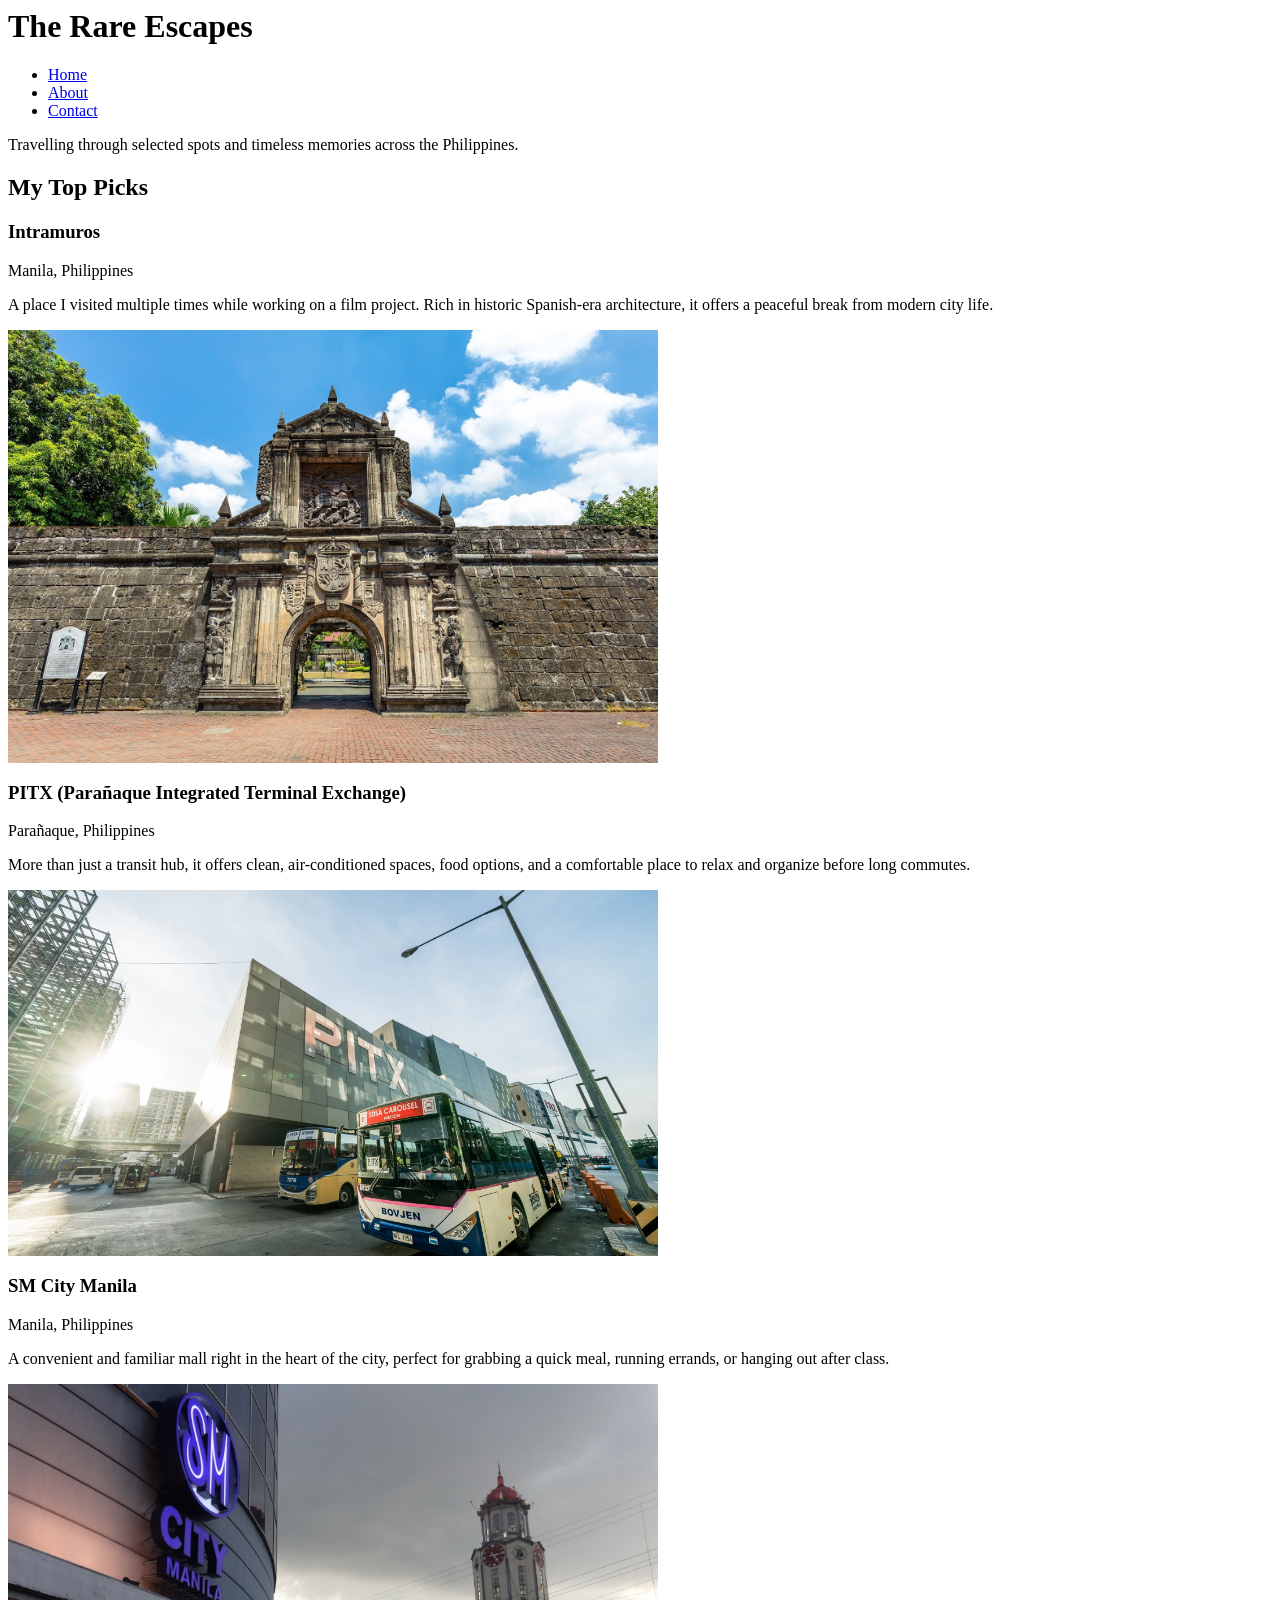
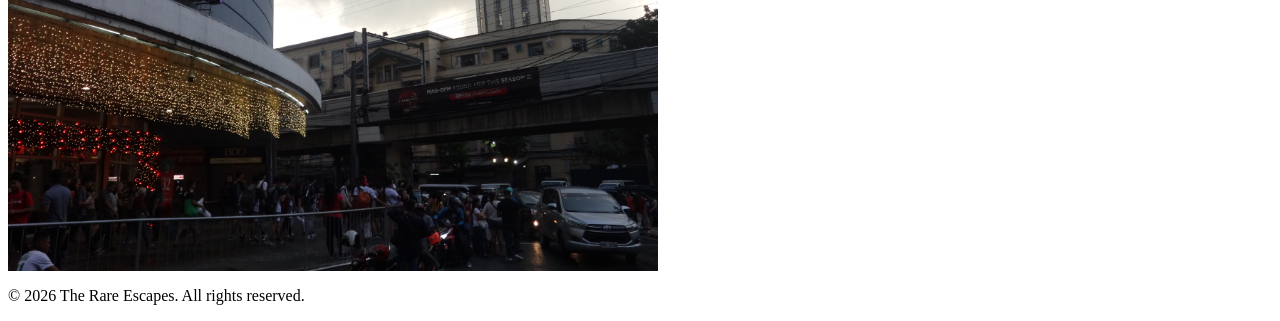
==== index.html @ 2c2c2dbe "Updated index.html with shared nav and semantic structure" ====
<head>
  <meta charset="UTF-8">
  <meta name="viewport" content="width=device-width, initial-scale=1.0">
  <title>Home - The Rare Escapes</title>
</head>
<body>

  <header>
    <h1>The Rare Escapes</h1>
    <nav>
      <ul>
        <li><a href="index.html">Home</a></li>
        <li><a href="about.html">About</a></li>
        <li><a href="contact.html">Contact</a></li>
      </ul>
    </nav>
  </header>

  <main>
    <p>Travelling through selected spots and timeless memories across the Philippines.</p>

    <section>
      <h2>My Top Picks</h2>

      <article>
        <h3>Intramuros</h3>
        <p>Manila, Philippines</p>
        <p>A place I visited multiple times while working on a film project. Rich in historic Spanish-era architecture, it offers a peaceful break from modern city life.</p>
        <img src="images/intramuros.jpg" alt="Historic Spanish-era architecture inside Intramuros" width="650">
      </article>

      <article>
        <h3>PITX (Parañaque Integrated Terminal Exchange)</h3>
        <p>Parañaque, Philippines</p>
        <p>More than just a transit hub, it offers clean, air-conditioned spaces, food options, and a comfortable place to relax and organize before long commutes.</p>
        <img src="images/pitx.jpg" alt="Modern interior and bus terminal gates inside PITX" width="650">
      </article>

      <article>
        <h3>SM City Manila</h3>
        <p>Manila, Philippines</p>
        <p>A convenient and familiar mall right in the heart of the city, perfect for grabbing a quick meal, running errands, or hanging out after class.</p>
        <img src="images/sm-manila.jpg" alt="Exterior building view of SM City Manila" width="650">
      </article>
    </section>
  </main>

  <footer>
    <p>&copy; 2026 The Rare Escapes. All rights reserved.</p>
  </footer>

</body>
</html>
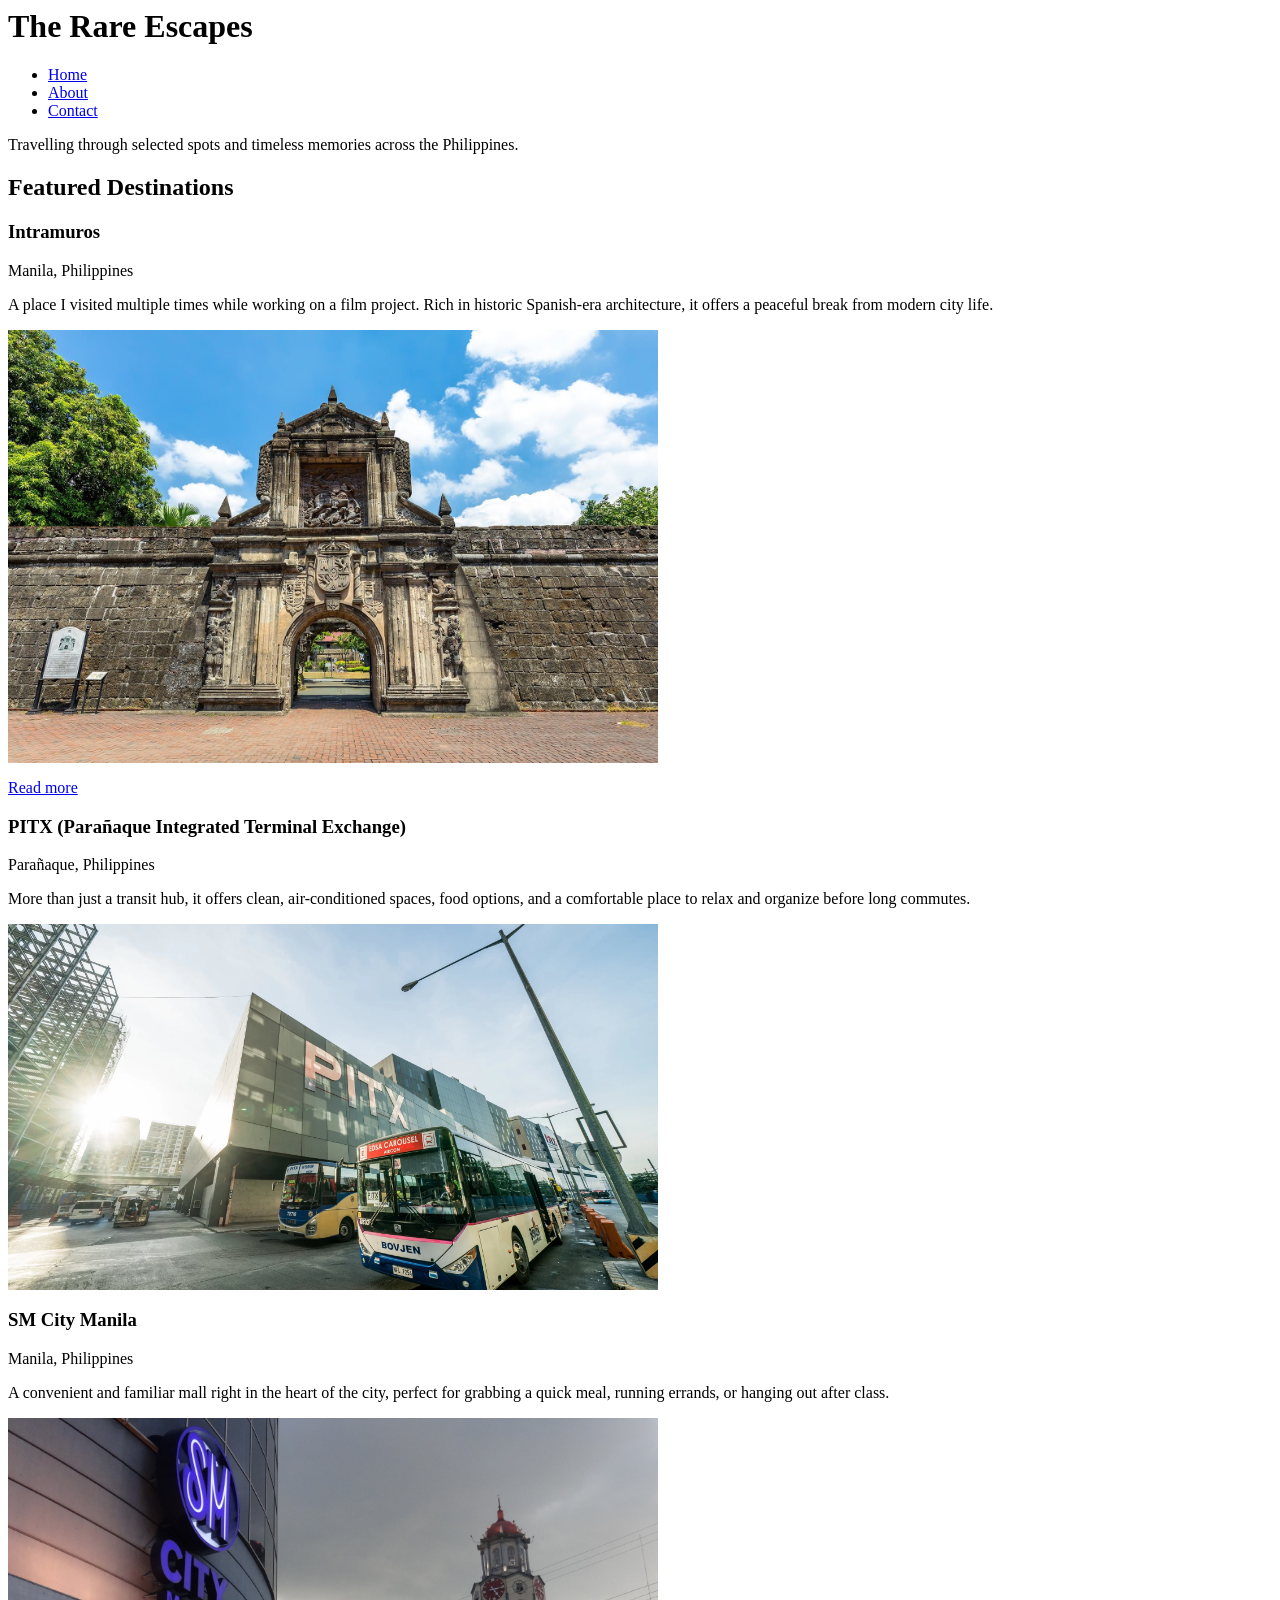
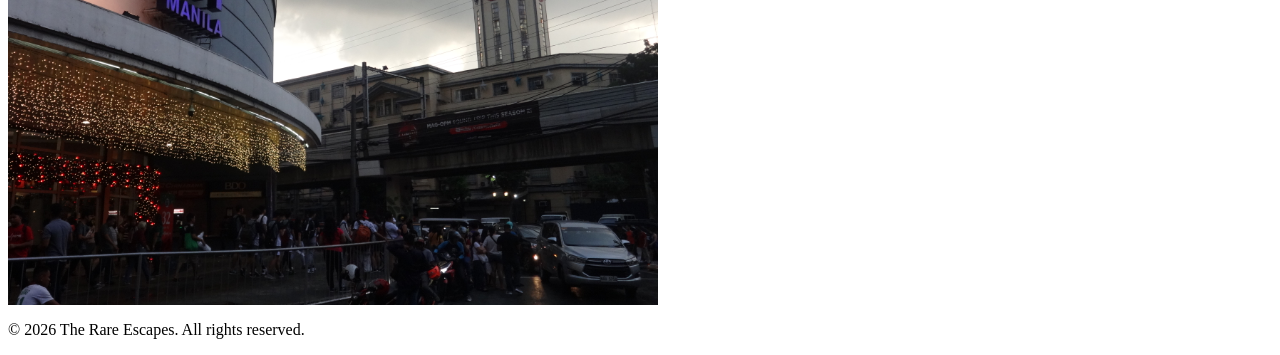
==== commit 03ddbb20: "Updated index.html with read more link to Intramuros place" ====
--- a/index.html
+++ b/index.html
@@ -20,13 +20,14 @@
     <p>Travelling through selected spots and timeless memories across the Philippines.</p>
 
     <section>
-      <h2>My Top Picks</h2>
+      <h2>Featured Destinations</h2>
 
       <article>
         <h3>Intramuros</h3>
         <p>Manila, Philippines</p>
         <p>A place I visited multiple times while working on a film project. Rich in historic Spanish-era architecture, it offers a peaceful break from modern city life.</p>
         <img src="images/intramuros.jpg" alt="Historic Spanish-era architecture inside Intramuros" width="650">
+        <p><a href="places/intramuros.html">Read more</a></p>
       </article>
 
       <article>
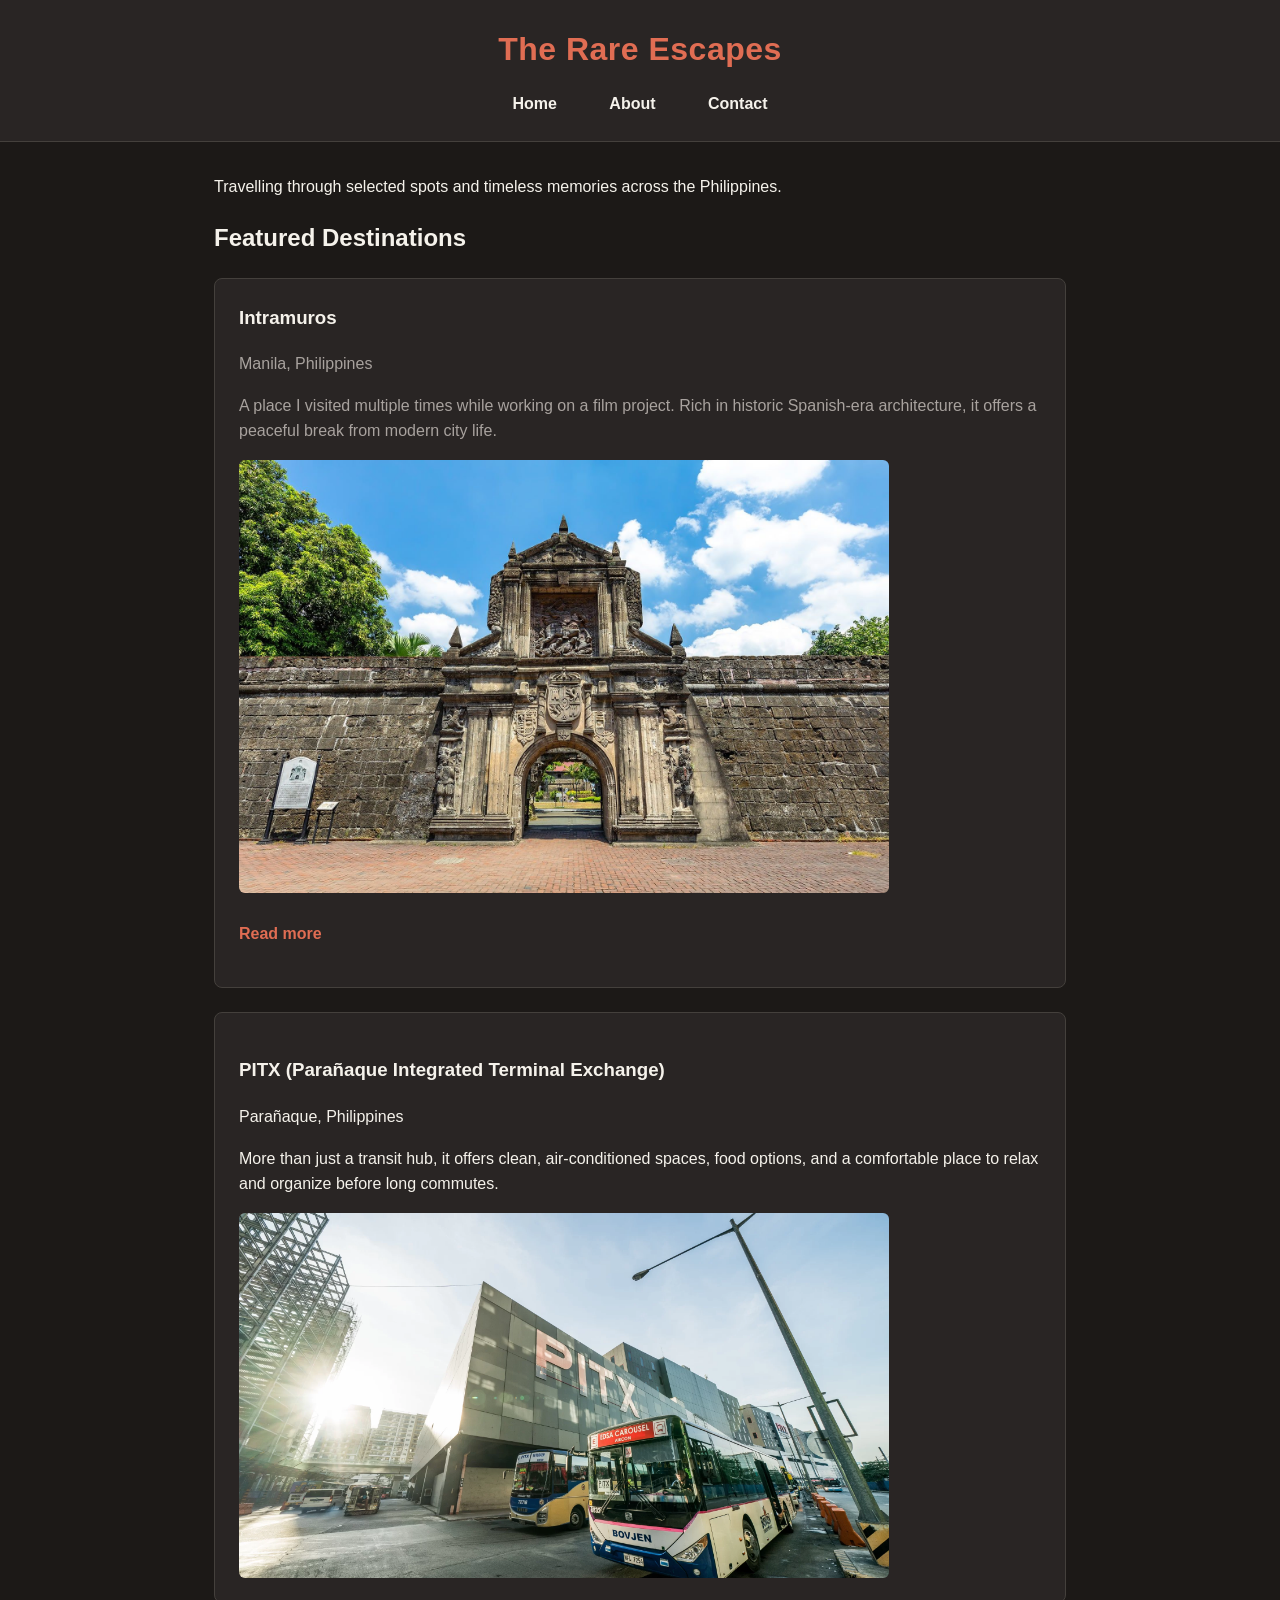
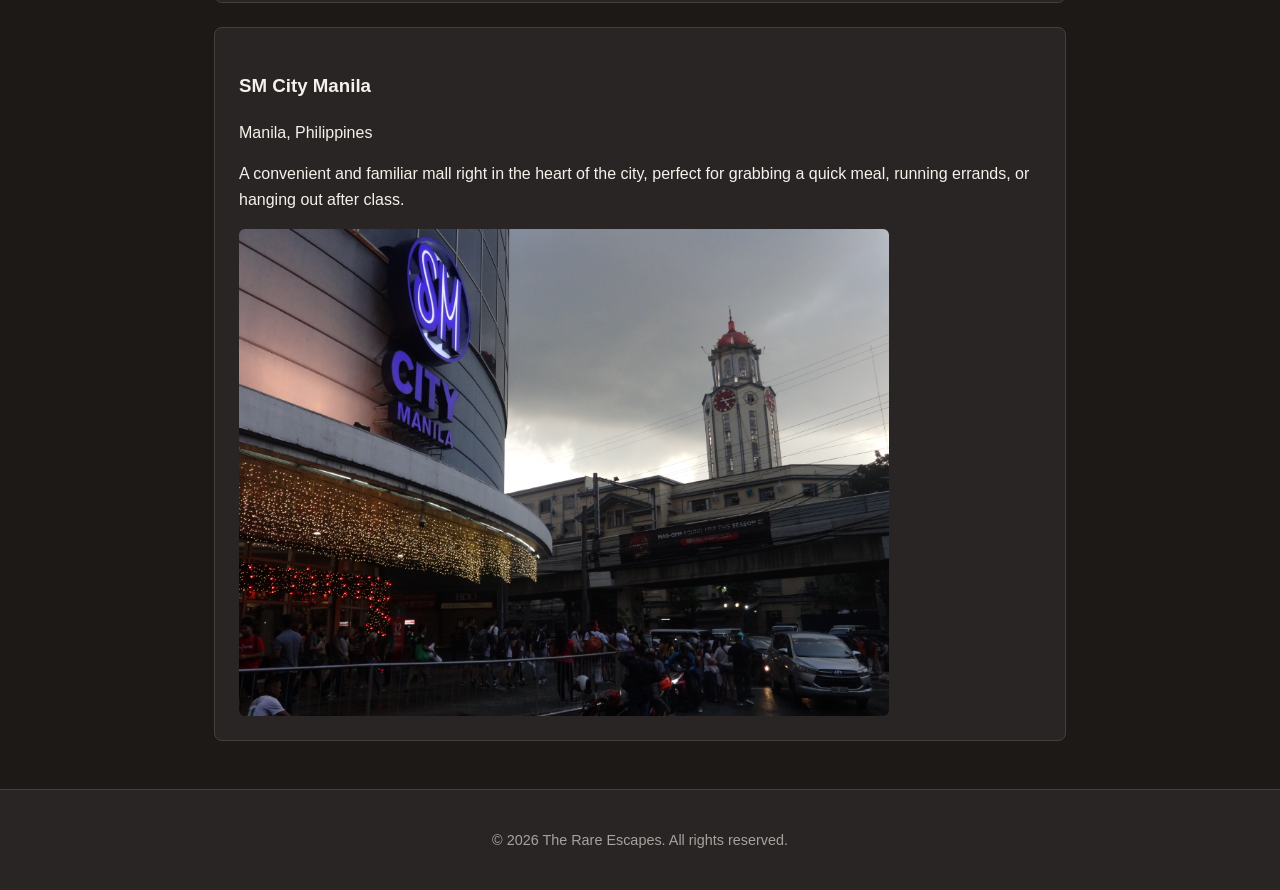
==== commit 83c6c8be: "Applied place card classes to guide places" ====
--- a/index.html
+++ b/index.html
@@ -2,6 +2,7 @@
   <meta charset="UTF-8">
   <meta name="viewport" content="width=device-width, initial-scale=1.0">
   <title>Home - The Rare Escapes</title>
+  <link rel="stylesheet" href="style.css">
 </head>
 <body>
 
@@ -22,8 +23,8 @@
     <section>
       <h2>Featured Destinations</h2>
 
-      <article>
-        <h3>Intramuros</h3>
+      <article class="place-card">
+        <h3 class="place-title">Intramuros</h3>
         <p>Manila, Philippines</p>
         <p>A place I visited multiple times while working on a film project. Rich in historic Spanish-era architecture, it offers a peaceful break from modern city life.</p>
         <img src="images/intramuros.jpg" alt="Historic Spanish-era architecture inside Intramuros" width="650">
--- a/style.css
+++ b/style.css
@@ -0,0 +1,208 @@
+/* 1. VARIABLES */
+:root {
+  --brand-color: #e06d53;       /* Warm terracotta accent */
+  --brand-hover: #c85339;       /* Deep burnt clay for hover */
+  --dark-ink: #f5f2eb;          /* Warm bone/linen text for high readability */
+  --muted-grey: #a8a29e;        /* Warm sandstone grey for descriptions */
+  --light-bg: #1c1917;          /* Warm charcoal stone background */
+  --surface-card: #292524;      /* Deep roasted espresso card surface */
+  --border-color: #44403c;      /* Earthy low-contrast border lines */
+  --white: #ffffff;
+}
+
+/* 2. BASE STYLES */
+*,
+*::before,
+*::after {
+  box-sizing: border-box;
+}
+
+body {
+  margin: 0;
+  font-family: -apple-system, BlinkMacSystemFont, "Segoe UI", Roboto, Helvetica, Arial, sans-serif;
+  line-height: 1.6;
+  color: var(--dark-ink);
+  background-color: var(--light-bg);
+}
+
+img {
+  max-width: 100%;
+  height: auto;
+  display: block;
+  border-radius: 6px;
+}
+
+/* 3. LAYOUT REGIONS */
+header {
+  background-color: var(--surface-card);
+  padding: 1.5rem 2rem;
+  border-bottom: 1px solid var(--border-color);
+  text-align: center;
+}
+
+header h1 {
+  margin: 0 0 1rem 0;
+  color: var(--brand-color);
+  letter-spacing: 0.5px;
+}
+
+/* Horizontal Nav Bar */
+nav ul {
+  list-style: none;
+  padding: 0;
+  margin: 0;
+}
+
+nav li {
+  display: inline-block;
+  margin: 0 0.75rem;
+}
+
+nav a {
+  text-decoration: none;
+  color: var(--dark-ink);
+  font-weight: 600;
+  padding: 0.5rem 0.75rem;
+  transition: color 0.2s ease;
+}
+
+nav a:hover,
+nav a:focus {
+  color: var(--brand-color);
+}
+
+main {
+  max-width: 900px;
+  margin: 2rem auto;
+  padding: 0 1.5rem;
+}
+
+footer {
+  background-color: var(--surface-card);
+  border-top: 1px solid var(--border-color);
+  text-align: center;
+  padding: 1.5rem;
+  margin-top: 3rem;
+  color: var(--muted-grey);
+  font-size: 0.9rem;
+}
+
+/* 4. COMPONENTS */
+.place-card,
+article {
+  background-color: var(--surface-card);
+  border: 1px solid var(--border-color);
+  border-radius: 8px;
+  padding: 24px;
+  margin-bottom: 24px;
+}
+
+.place-card h3,
+article h2 {
+  margin-top: 0;
+  color: var(--dark-ink);
+}
+
+.place-card p {
+  color: var(--muted-grey);
+}
+
+.place-card a {
+  display: inline-block;
+  margin-top: 0.75rem;
+  color: var(--brand-color);
+  font-weight: 600;
+  text-decoration: none;
+}
+
+.place-card a:hover {
+  text-decoration: underline;
+}
+
+/* Tables (Visitor Details) */
+table {
+  width: 100%;
+  border-collapse: collapse;
+  background-color: var(--surface-card);
+  margin: 1.5rem 0;
+}
+
+th, td {
+  padding: 0.75rem;
+  border: 1px solid var(--border-color);
+  text-align: left;
+}
+
+th {
+  background-color: #342e2b;
+  color: var(--dark-ink);
+}
+
+/* 5. FORMS & FIELDSETS */
+fieldset {
+  background-color: var(--surface-card);
+  border: 1px solid var(--border-color);
+  border-radius: 8px;
+  padding: 24px;
+  margin-bottom: 24px;
+}
+
+legend {
+  font-weight: 700;
+  padding: 0 8px;
+  font-size: 1.1rem;
+  color: var(--brand-color);
+}
+
+label {
+  display: inline-block;
+  margin-bottom: 6px;
+  font-weight: 600;
+  color: var(--dark-ink);
+}
+
+input[type="text"],
+input[type="email"],
+select,
+textarea {
+  width: 100%;
+  padding: 10px 12px;
+  background-color: var(--light-bg);
+  border: 1px solid var(--border-color);
+  border-radius: 6px;
+  color: var(--dark-ink);
+  font-family: inherit;
+  font-size: 1rem;
+}
+
+input[type="radio"],
+input[type="checkbox"] {
+  margin-right: 8px;
+  accent-color: var(--brand-color);
+}
+
+/* Accessible focus ring */
+input:focus,
+select:focus,
+textarea:focus,
+button:focus {
+  outline: 3px solid var(--brand-color);
+  outline-offset: 2px;
+}
+
+button[type="submit"] {
+  background-color: var(--brand-color);
+  color: #1c1917;
+  border: none;
+  border-radius: 6px;
+  padding: 12px 24px;
+  font-size: 1rem;
+  font-weight: 700;
+  cursor: pointer;
+  transition: background-color 0.2s ease;
+}
+
+button[type="submit"]:hover {
+  background-color: var(--brand-hover);
+  color: var(--white);
+}
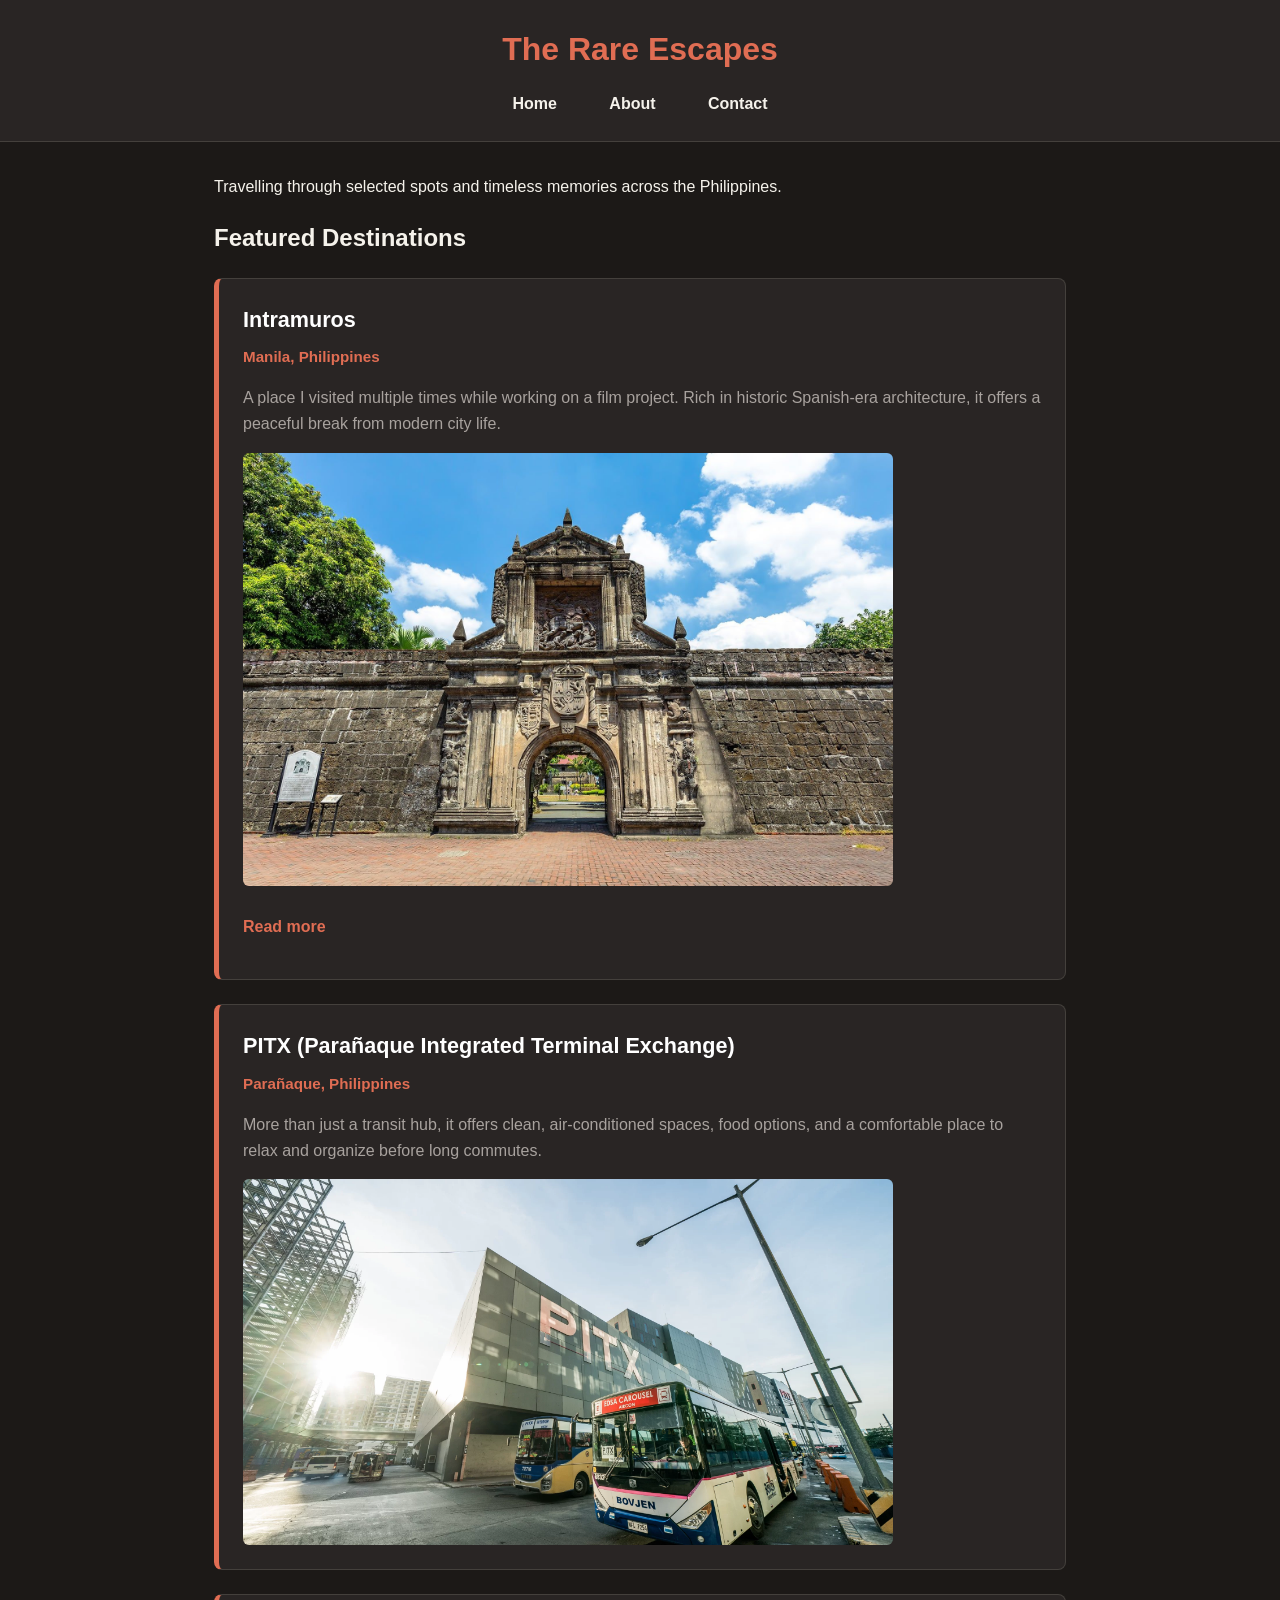
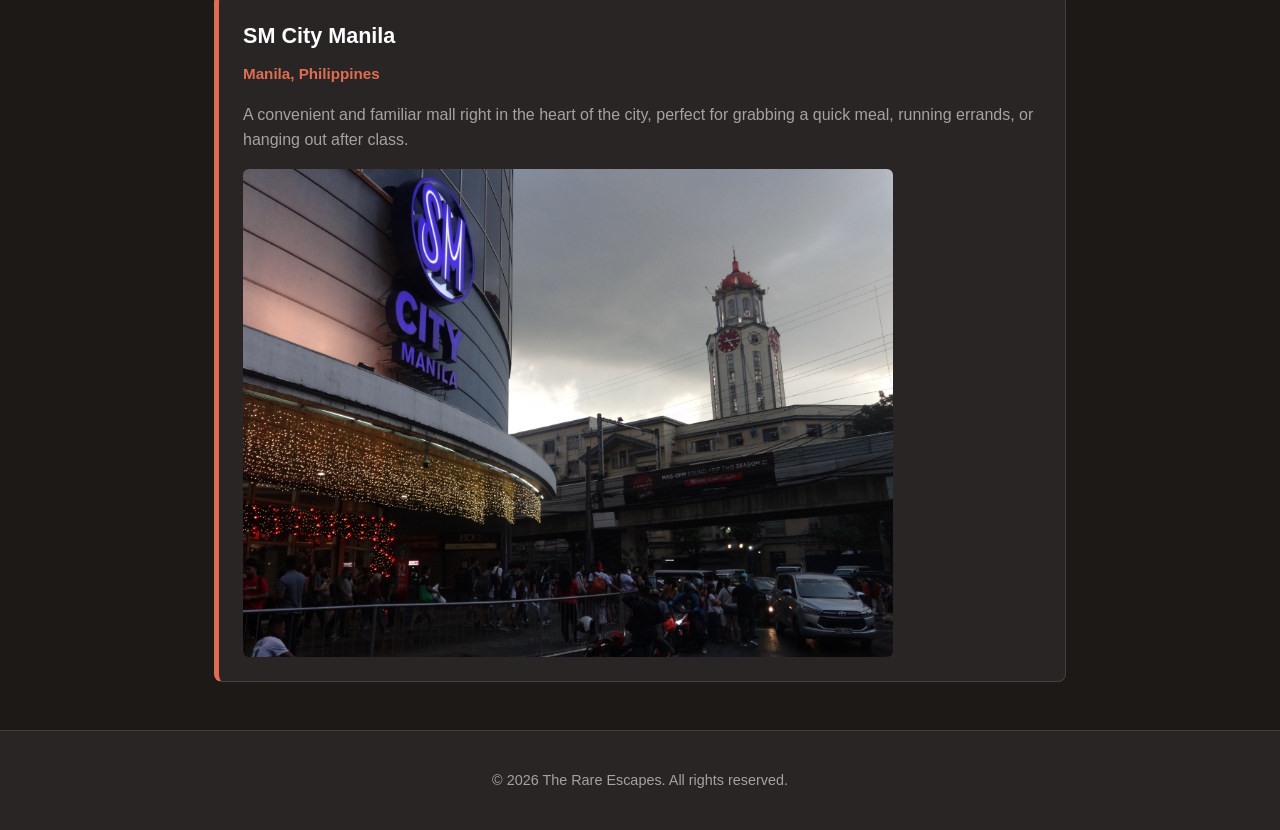
==== commit a72a7da6: "Update place card markup with place title and location classes" ====
--- a/index.html
+++ b/index.html
@@ -25,22 +25,22 @@
 
       <article class="place-card">
         <h3 class="place-title">Intramuros</h3>
-        <p>Manila, Philippines</p>
+        <p class="location">Manila, Philippines</p>
         <p>A place I visited multiple times while working on a film project. Rich in historic Spanish-era architecture, it offers a peaceful break from modern city life.</p>
         <img src="images/intramuros.jpg" alt="Historic Spanish-era architecture inside Intramuros" width="650">
         <p><a href="places/intramuros.html">Read more</a></p>
       </article>
 
-      <article>
-        <h3>PITX (Parañaque Integrated Terminal Exchange)</h3>
-        <p>Parañaque, Philippines</p>
+      <article class="place-card">
+        <h3 class="place-title">PITX (Parañaque Integrated Terminal Exchange)</h3>
+        <p class="location">Parañaque, Philippines</p>
         <p>More than just a transit hub, it offers clean, air-conditioned spaces, food options, and a comfortable place to relax and organize before long commutes.</p>
         <img src="images/pitx.jpg" alt="Modern interior and bus terminal gates inside PITX" width="650">
       </article>
 
-      <article>
-        <h3>SM City Manila</h3>
-        <p>Manila, Philippines</p>
+      <article class="place-card">
+        <h3 class="place-title">SM City Manila</h3>
+        <p class="location">Manila, Philippines</p>
         <p>A convenient and familiar mall right in the heart of the city, perfect for grabbing a quick meal, running errands, or hanging out after class.</p>
         <img src="images/sm-manila.jpg" alt="Exterior building view of SM City Manila" width="650">
       </article>
--- a/style.css
+++ b/style.css
@@ -1,12 +1,12 @@
 /* 1. VARIABLES */
 :root {
-  --brand-color: #e06d53;       /* Warm terracotta accent */
-  --brand-hover: #c85339;       /* Deep burnt clay for hover */
-  --dark-ink: #f5f2eb;          /* Warm bone/linen text for high readability */
-  --muted-grey: #a8a29e;        /* Warm sandstone grey for descriptions */
-  --light-bg: #1c1917;          /* Warm charcoal stone background */
-  --surface-card: #292524;      /* Deep roasted espresso card surface */
-  --border-color: #44403c;      /* Earthy low-contrast border lines */
+  --brand: #e06d53;             
+  --brand-hover: #c85339;       
+  --dark-ink: #f5f2eb;          
+  --muted-grey: #a8a29e;        
+  --light-bg: #1c1917;          
+  --surface-card: #292524;      
+  --border-color: #44403c;      
   --white: #ffffff;
 }
 
@@ -42,11 +42,9 @@
 
 header h1 {
   margin: 0 0 1rem 0;
-  color: var(--brand-color);
-  letter-spacing: 0.5px;
-}
-
-/* Horizontal Nav Bar */
+  color: var(--brand);
+}
+
 nav ul {
   list-style: none;
   padding: 0;
@@ -68,7 +66,7 @@
 
 nav a:hover,
 nav a:focus {
-  color: var(--brand-color);
+  color: var(--brand);
 }
 
 main {
@@ -87,20 +85,33 @@
   font-size: 0.9rem;
 }
 
-/* 4. COMPONENTS */
-.place-card,
-article {
-  background-color: var(--surface-card);
-  border: 1px solid var(--border-color);
+/* 4. PLACE CARDS COMPONENT */
+.place-card {
+  background-color: var(--surface-card);
   border-radius: 8px;
   padding: 24px;
   margin-bottom: 24px;
-}
-
-.place-card h3,
-article h2 {
+
+  /* 1. Subtle outline around the entire card */
+  border: 1px solid var(--border-color);
+
+  /* 2. Overrides the left side with the terracotta accent stripe */
+  border-left: 5px solid var(--brand);
+}
+
+.place-card .place-title {
   margin-top: 0;
-  color: var(--dark-ink);
+  margin-bottom: 0.5rem;
+  font-size: 1.35rem;
+  color: var(--white);
+}
+
+.place-card .location {
+  font-size: 0.95rem;
+  font-weight: 600;
+  color: var(--brand);
+  margin-top: 0;
+  margin-bottom: 0.75rem;
 }
 
 .place-card p {
@@ -110,7 +121,7 @@
 .place-card a {
   display: inline-block;
   margin-top: 0.75rem;
-  color: var(--brand-color);
+  color: var(--brand);
   font-weight: 600;
   text-decoration: none;
 }
@@ -119,7 +130,16 @@
   text-decoration: underline;
 }
 
-/* Tables (Visitor Details) */
+/* Detail page article container */
+article {
+  background-color: var(--surface-card);
+  border-radius: 8px;
+  padding: 24px;
+  margin-bottom: 24px;
+  border: 1px solid var(--border-color);
+}
+
+/* Specifications Table */
 table {
   width: 100%;
   border-collapse: collapse;
@@ -138,7 +158,7 @@
   color: var(--dark-ink);
 }
 
-/* 5. FORMS & FIELDSETS */
+/* 5. CONTACT & SUGGESTION FORM STYLING */
 fieldset {
   background-color: var(--surface-card);
   border: 1px solid var(--border-color);
@@ -151,7 +171,7 @@
   font-weight: 700;
   padding: 0 8px;
   font-size: 1.1rem;
-  color: var(--brand-color);
+  color: var(--brand);
 }
 
 label {
@@ -175,23 +195,25 @@
   font-size: 1rem;
 }
 
+/* Radio & Checkbox Adjustments */
 input[type="radio"],
 input[type="checkbox"] {
+  width: auto;
   margin-right: 8px;
-  accent-color: var(--brand-color);
-}
-
-/* Accessible focus ring */
+  accent-color: var(--brand);
+}
+
+/* Accessible Keyboard Focus Rings */
 input:focus,
 select:focus,
 textarea:focus,
 button:focus {
-  outline: 3px solid var(--brand-color);
+  outline: 3px solid var(--brand);
   outline-offset: 2px;
 }
 
 button[type="submit"] {
-  background-color: var(--brand-color);
+  background-color: var(--brand);
   color: #1c1917;
   border: none;
   border-radius: 6px;
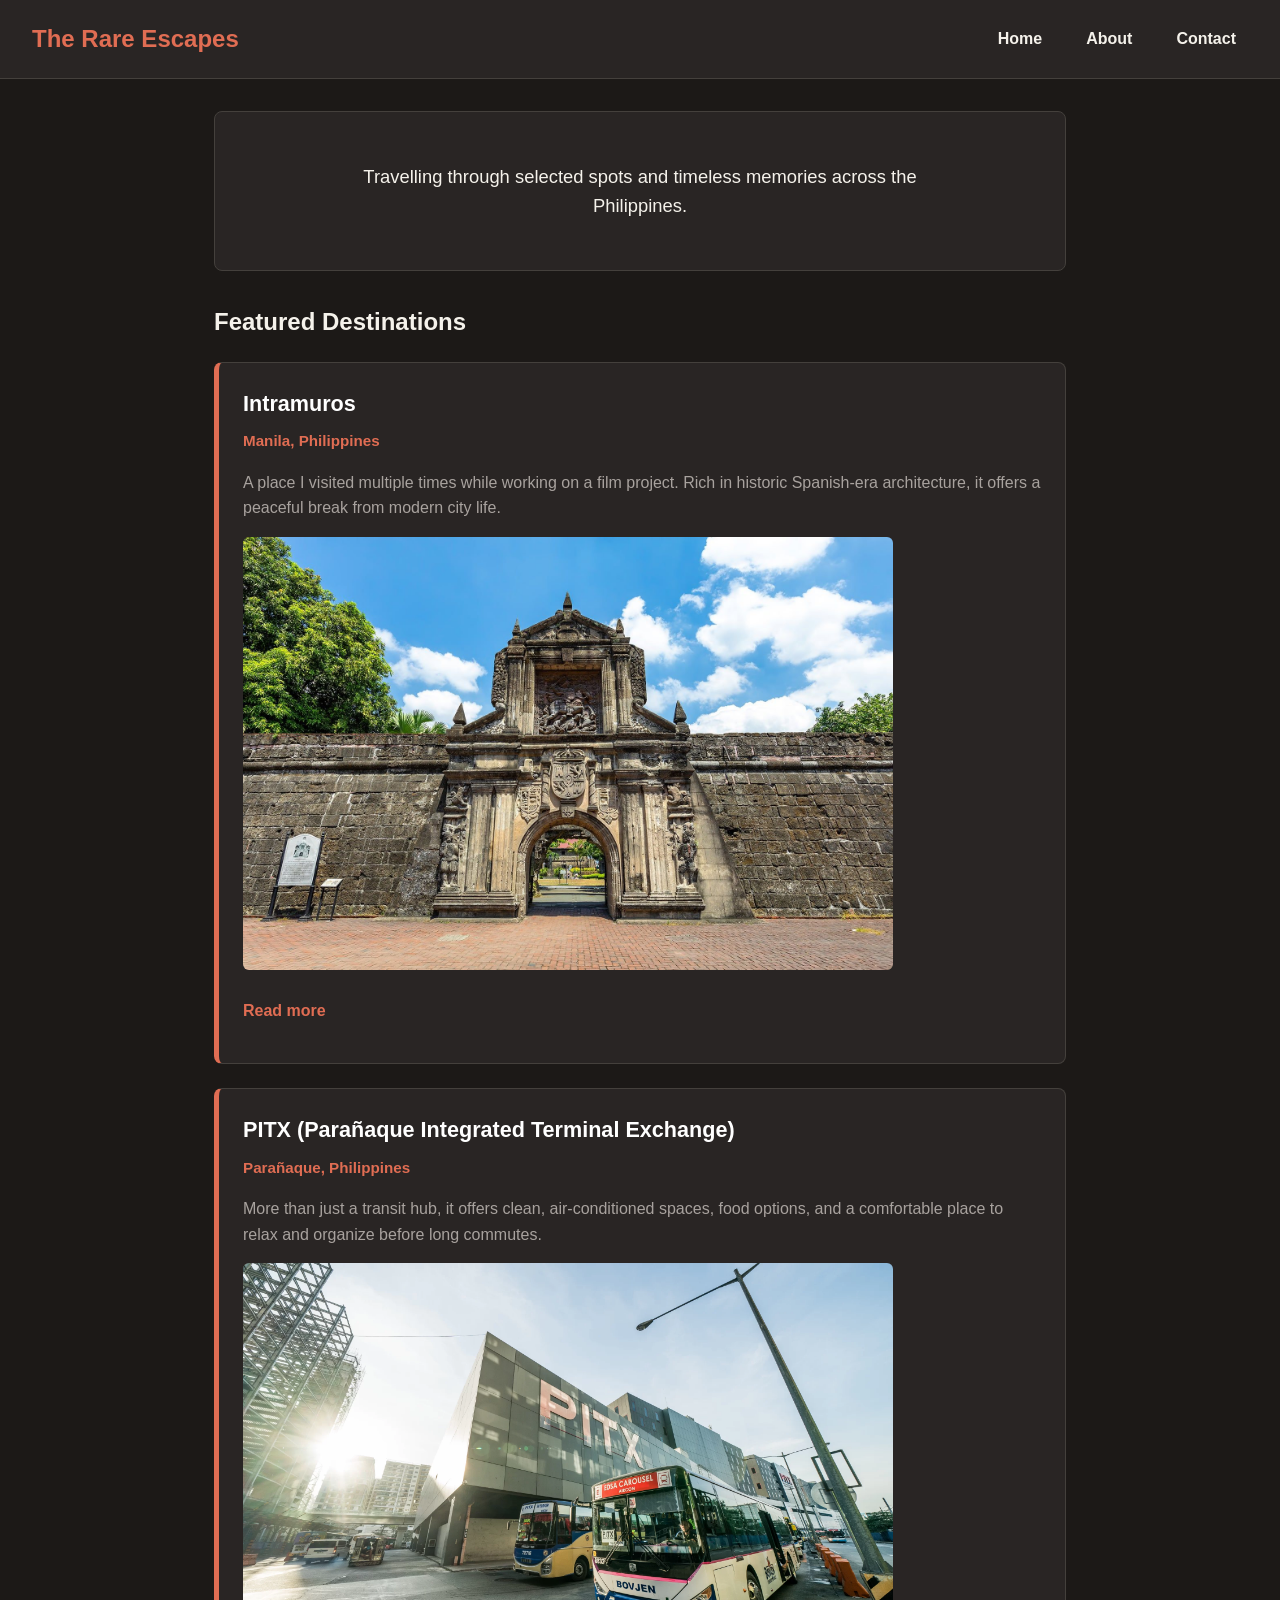
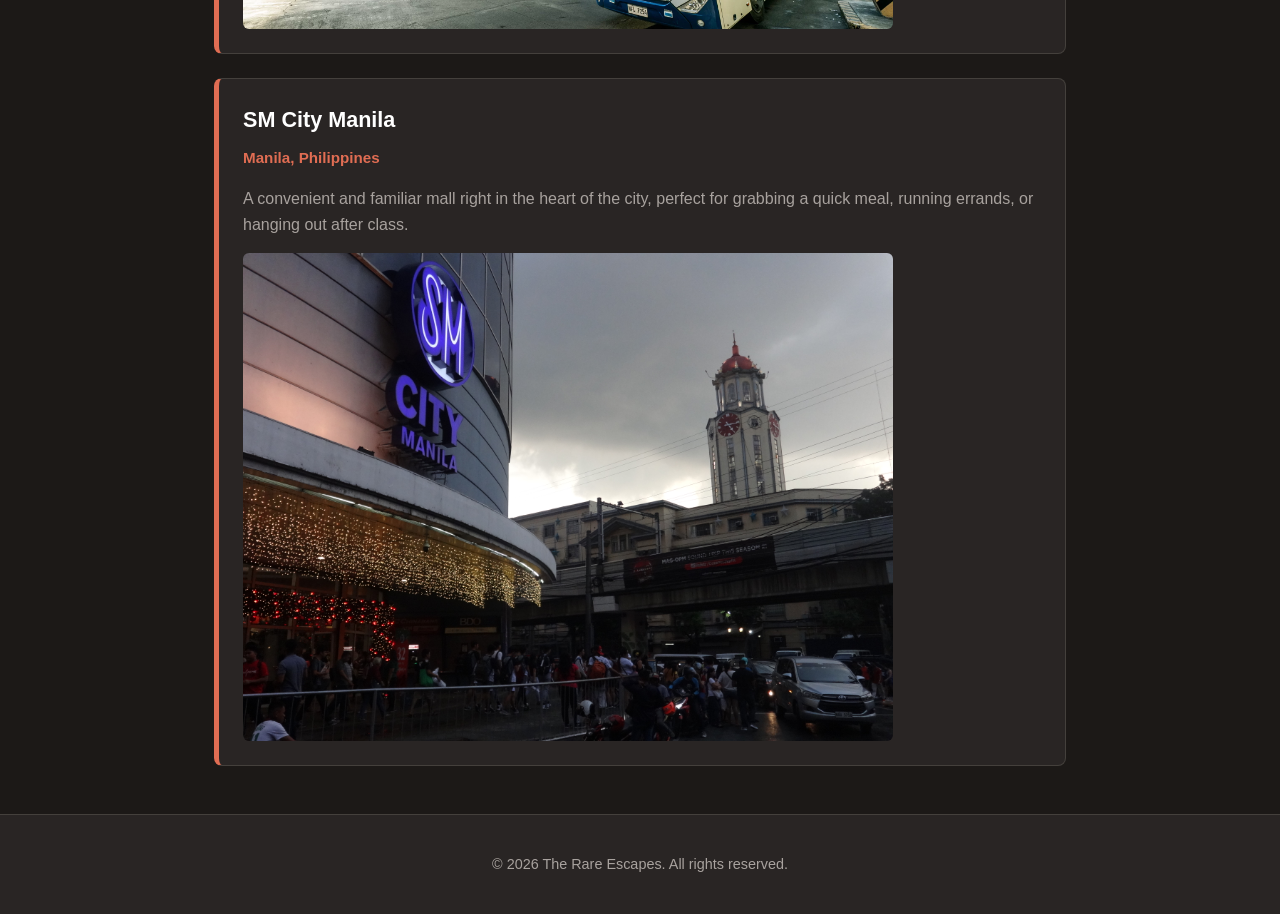
==== commit b36af914: "Add hero banner and ensure flexbox header structure" ====
--- a/index.html
+++ b/index.html
@@ -1,3 +1,5 @@
+<!DOCTYPE html>
+<html lang="en">
 <head>
   <meta charset="UTF-8">
   <meta name="viewport" content="width=device-width, initial-scale=1.0">
@@ -6,7 +8,7 @@
 </head>
 <body>
 
-  <header>
+  <header class="site-header">
     <h1>The Rare Escapes</h1>
     <nav>
       <ul>
@@ -18,7 +20,9 @@
   </header>
 
   <main>
-    <p>Travelling through selected spots and timeless memories across the Philippines.</p>
+    <section class="hero-banner">
+      <p>Travelling through selected spots and timeless memories across the Philippines.</p>
+    </section>
 
     <section>
       <h2>Featured Destinations</h2>
--- a/style.css
+++ b/style.css
@@ -33,27 +33,32 @@
 }
 
 /* 3. LAYOUT REGIONS */
-header {
-  background-color: var(--surface-card);
-  padding: 1.5rem 2rem;
+header,
+.site-header {
+  display: flex;
+  justify-content: space-between;
+  align-items: center;
+  background-color: var(--surface-card);
+  padding: 1.25rem 2rem;
   border-bottom: 1px solid var(--border-color);
-  text-align: center;
-}
-
-header h1 {
-  margin: 0 0 1rem 0;
-  color: var(--brand);
-}
-
+}
+
+header h1,
+.site-header h1 {
+  margin: 0;
+  font-size: 1.5rem;
+  color: var(--brand);
+}
+
+/* Nav Flex Container */
+.site-header nav ul,
 nav ul {
+  display: flex;
+  align-items: center;
+  gap: 20px;            /* Modern flex gap replaces li margins */
   list-style: none;
   padding: 0;
   margin: 0;
-}
-
-nav li {
-  display: inline-block;
-  margin: 0 0.75rem;
 }
 
 nav a {
@@ -73,6 +78,28 @@
   max-width: 900px;
   margin: 2rem auto;
   padding: 0 1.5rem;
+}
+
+/* Centered Banner */
+.hero-banner {
+  display: flex;
+  justify-content: center;
+  align-items: center;
+  text-align: center;
+  min-height: 160px;    
+  background-color: var(--surface-card);
+  border: 1px solid var(--border-color);
+  border-radius: 8px;
+  margin-bottom: 2rem;
+  padding: 1.5rem;
+}
+
+.hero-banner p {
+  margin: 0;
+  font-size: 1.15rem;
+  font-weight: 500;
+  color: var(--dark-ink);
+  max-width: 650px;
 }
 
 footer {
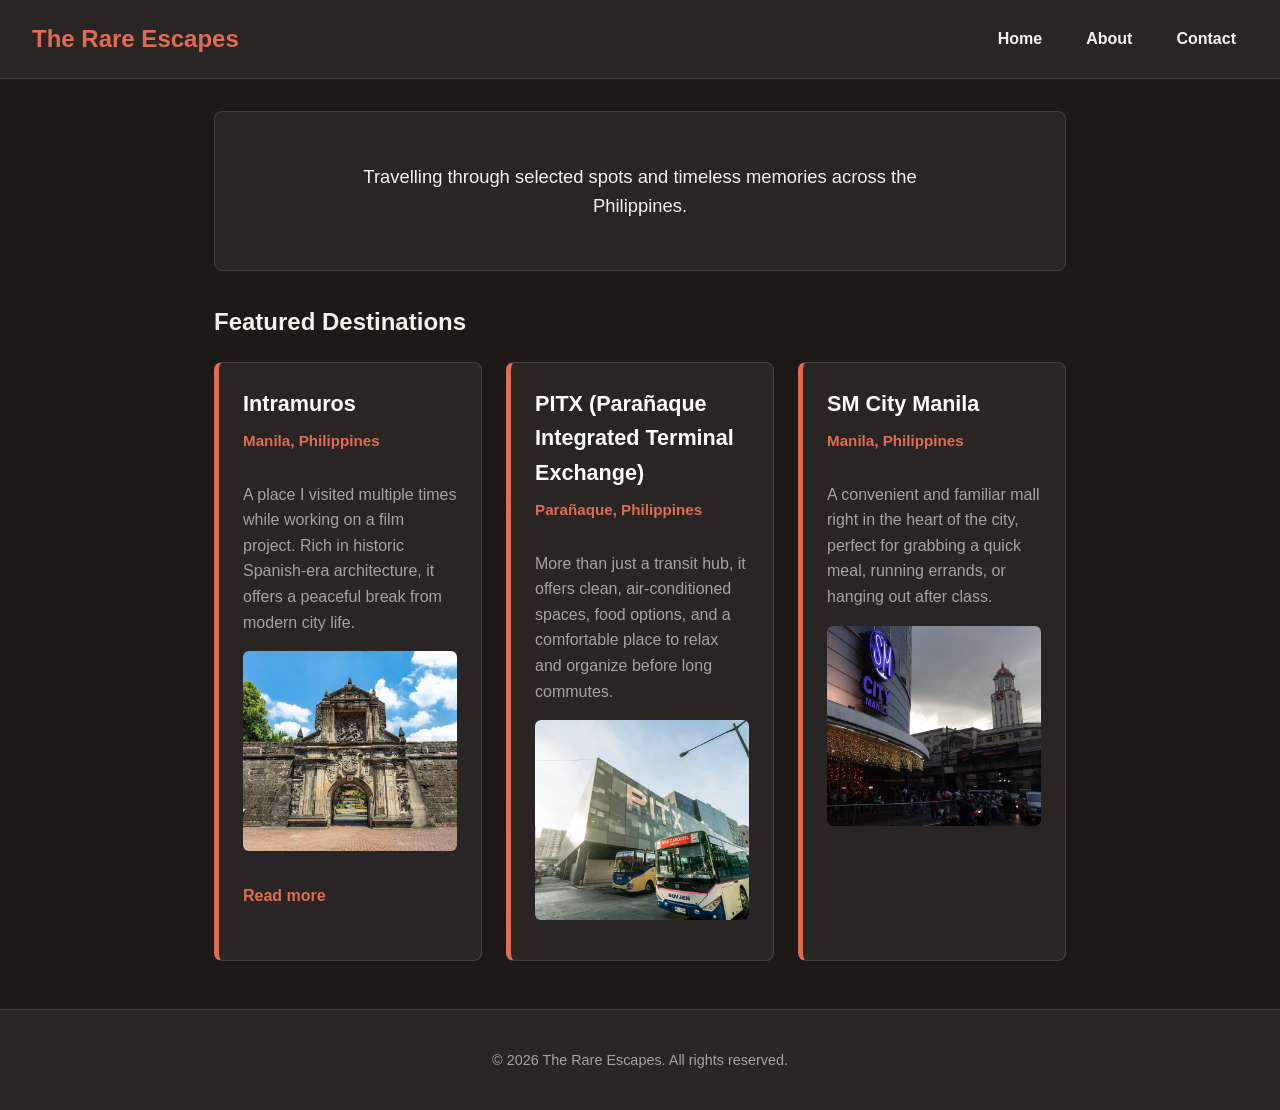
==== commit 31af1fe8: "Wrap place cards inside  place grid container" ====
--- a/index.html
+++ b/index.html
@@ -27,27 +27,29 @@
     <section>
       <h2>Featured Destinations</h2>
 
-      <article class="place-card">
-        <h3 class="place-title">Intramuros</h3>
-        <p class="location">Manila, Philippines</p>
-        <p>A place I visited multiple times while working on a film project. Rich in historic Spanish-era architecture, it offers a peaceful break from modern city life.</p>
-        <img src="images/intramuros.jpg" alt="Historic Spanish-era architecture inside Intramuros" width="650">
-        <p><a href="places/intramuros.html">Read more</a></p>
-      </article>
+      <div class="place-grid">
+        <article class="place-card">
+          <h3 class="place-title">Intramuros</h3>
+          <p class="location">Manila, Philippines</p>
+          <p>A place I visited multiple times while working on a film project. Rich in historic Spanish-era architecture, it offers a peaceful break from modern city life.</p>
+          <img src="images/intramuros.jpg" alt="Historic Spanish-era architecture inside Intramuros">
+          <p><a href="places/intramuros.html">Read more</a></p>
+        </article>
 
-      <article class="place-card">
-        <h3 class="place-title">PITX (Parañaque Integrated Terminal Exchange)</h3>
-        <p class="location">Parañaque, Philippines</p>
-        <p>More than just a transit hub, it offers clean, air-conditioned spaces, food options, and a comfortable place to relax and organize before long commutes.</p>
-        <img src="images/pitx.jpg" alt="Modern interior and bus terminal gates inside PITX" width="650">
-      </article>
+        <article class="place-card">
+          <h3 class="place-title">PITX (Parañaque Integrated Terminal Exchange)</h3>
+          <p class="location">Parañaque, Philippines</p>
+          <p>More than just a transit hub, it offers clean, air-conditioned spaces, food options, and a comfortable place to relax and organize before long commutes.</p>
+          <img src="images/pitx.jpg" alt="Modern interior and bus terminal gates inside PITX">
+        </article>
 
-      <article class="place-card">
-        <h3 class="place-title">SM City Manila</h3>
-        <p class="location">Manila, Philippines</p>
-        <p>A convenient and familiar mall right in the heart of the city, perfect for grabbing a quick meal, running errands, or hanging out after class.</p>
-        <img src="images/sm-manila.jpg" alt="Exterior building view of SM City Manila" width="650">
-      </article>
+        <article class="place-card">
+          <h3 class="place-title">SM City Manila</h3>
+          <p class="location">Manila, Philippines</p>
+          <p>A convenient and familiar mall right in the heart of the city, perfect for grabbing a quick meal, running errands, or hanging out after class.</p>
+          <img src="images/sm-manila.jpg" alt="Exterior building view of SM City Manila">
+        </article>
+      </div>
     </section>
   </main>
 
--- a/style.css
+++ b/style.css
@@ -112,18 +112,23 @@
   font-size: 0.9rem;
 }
 
-/* 4. PLACE CARDS COMPONENT */
+/* 4. PLACE GRID & CARDS COMPONENT */
+.place-grid {
+  display: flex;
+  flex-wrap: wrap;              /* Wraps cards to subsequent lines */
+  gap: 24px;                    
+}
+
 .place-card {
+  flex: 1 1 240px;              /* Grow, shrink, target width 240px */
   background-color: var(--surface-card);
   border-radius: 8px;
   padding: 24px;
-  margin-bottom: 24px;
-
-  /* 1. Subtle outline around the entire card */
-  border: 1px solid var(--border-color);
-
-  /* 2. Overrides the left side with the terracotta accent stripe */
+  border: 1px solid var(--border-color);
   border-left: 5px solid var(--brand);
+  margin-bottom: 0;             /* Gap handles row spacing */
+  display: flex;
+  flex-direction: column;
 }
 
 .place-card .place-title {
@@ -145,9 +150,17 @@
   color: var(--muted-grey);
 }
 
+.place-card img {
+  width: 100%;
+  height: 200px;
+  object-fit: cover;
+  border-radius: 6px;
+  margin-bottom: 1rem;
+}
+
 .place-card a {
   display: inline-block;
-  margin-top: 0.75rem;
+  margin-top: auto;             /* Aligns read more links at the bottom */
   color: var(--brand);
   font-weight: 600;
   text-decoration: none;
@@ -156,7 +169,6 @@
 .place-card a:hover {
   text-decoration: underline;
 }
-
 /* Detail page article container */
 article {
   background-color: var(--surface-card);
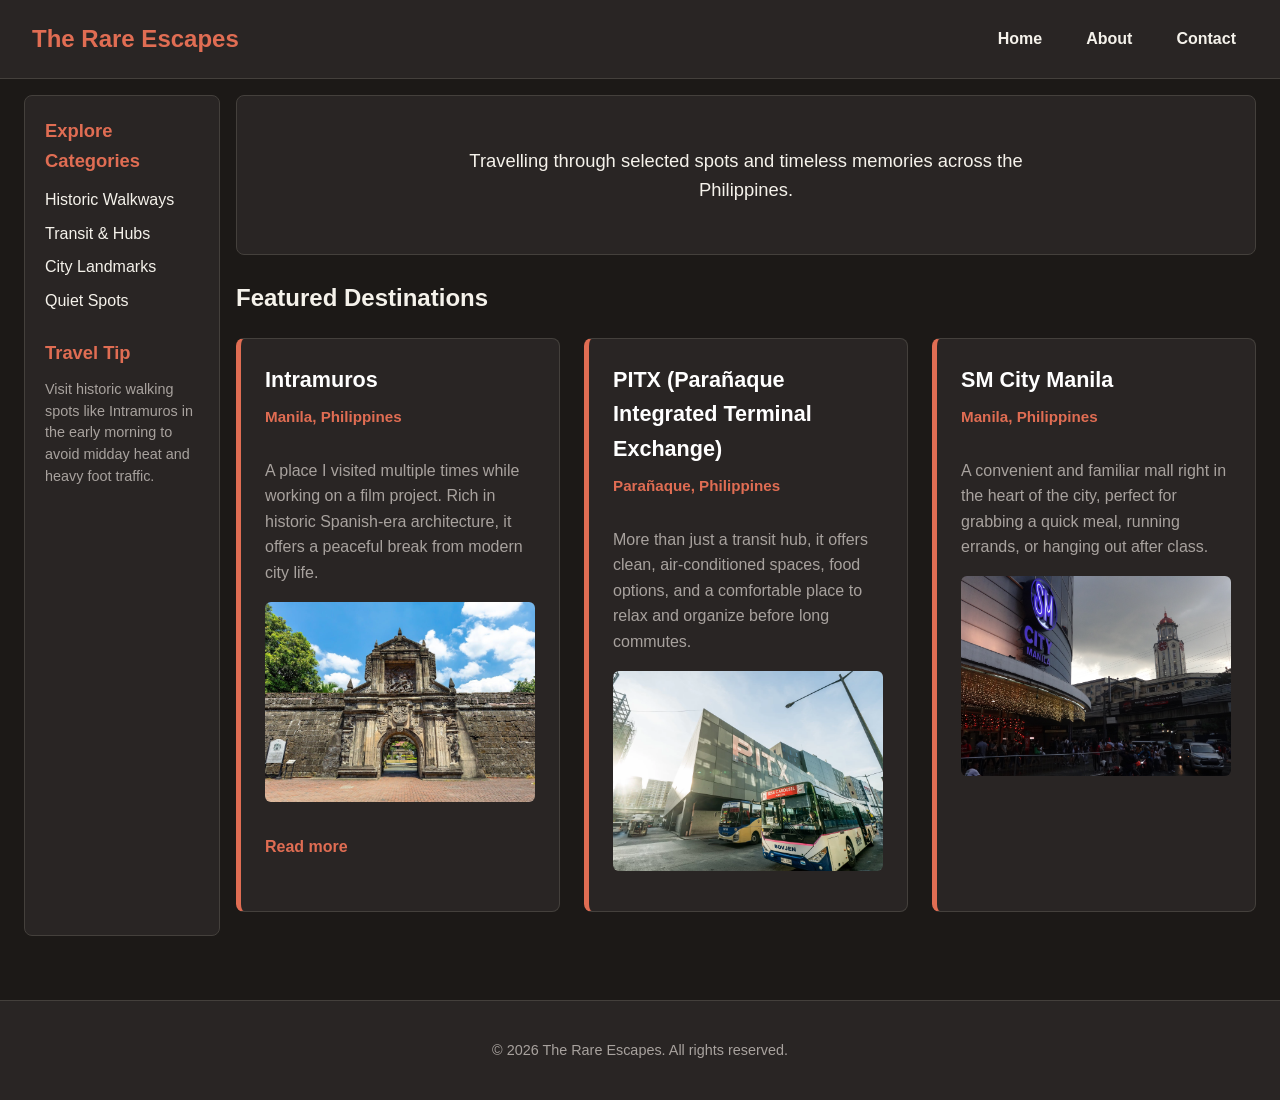
==== commit ad68383f: "Added wrap regions in .page grid container and add travel sidebar" ====
--- a/index.html
+++ b/index.html
@@ -8,54 +8,69 @@
 </head>
 <body>
 
-  <header class="site-header">
-    <h1>The Rare Escapes</h1>
-    <nav>
+  <div class="page">
+    <header class="site-header">
+      <h1>The Rare Escapes</h1>
+      <nav>
+        <ul>
+          <li><a href="index.html">Home</a></li>
+          <li><a href="about.html">About</a></li>
+          <li><a href="contact.html">Contact</a></li>
+        </ul>
+      </nav>
+    </header>
+
+    <aside class="sidebar">
+      <h2>Explore Categories</h2>
       <ul>
-        <li><a href="index.html">Home</a></li>
-        <li><a href="about.html">About</a></li>
-        <li><a href="contact.html">Contact</a></li>
+        <li><a href="index.html">Historic Walkways</a></li>
+        <li><a href="index.html">Transit &amp; Hubs</a></li>
+        <li><a href="index.html">City Landmarks</a></li>
+        <li><a href="index.html">Quiet Spots</a></li>
       </ul>
-    </nav>
-  </header>
 
-  <main>
-    <section class="hero-banner">
-      <p>Travelling through selected spots and timeless memories across the Philippines.</p>
-    </section>
+      <h2>Travel Tip</h2>
+      <p>Visit historic walking spots like Intramuros in the early morning to avoid midday heat and heavy foot traffic.</p>
+    </aside>
 
-    <section>
-      <h2>Featured Destinations</h2>
+    <main>
+      <section class="hero-banner">
+        <p>Travelling through selected spots and timeless memories across the Philippines.</p>
+      </section>
 
-      <div class="place-grid">
-        <article class="place-card">
-          <h3 class="place-title">Intramuros</h3>
-          <p class="location">Manila, Philippines</p>
-          <p>A place I visited multiple times while working on a film project. Rich in historic Spanish-era architecture, it offers a peaceful break from modern city life.</p>
-          <img src="images/intramuros.jpg" alt="Historic Spanish-era architecture inside Intramuros">
-          <p><a href="places/intramuros.html">Read more</a></p>
-        </article>
+      <section>
+        <h2>Featured Destinations</h2>
 
-        <article class="place-card">
-          <h3 class="place-title">PITX (Parañaque Integrated Terminal Exchange)</h3>
-          <p class="location">Parañaque, Philippines</p>
-          <p>More than just a transit hub, it offers clean, air-conditioned spaces, food options, and a comfortable place to relax and organize before long commutes.</p>
-          <img src="images/pitx.jpg" alt="Modern interior and bus terminal gates inside PITX">
-        </article>
+        <div class="place-grid">
+          <article class="place-card">
+            <h3 class="place-title">Intramuros</h3>
+            <p class="location">Manila, Philippines</p>
+            <p>A place I visited multiple times while working on a film project. Rich in historic Spanish-era architecture, it offers a peaceful break from modern city life.</p>
+            <img src="images/intramuros.jpg" alt="Historic Spanish-era architecture inside Intramuros">
+            <p><a href="places/intramuros.html">Read more</a></p>
+          </article>
 
-        <article class="place-card">
-          <h3 class="place-title">SM City Manila</h3>
-          <p class="location">Manila, Philippines</p>
-          <p>A convenient and familiar mall right in the heart of the city, perfect for grabbing a quick meal, running errands, or hanging out after class.</p>
-          <img src="images/sm-manila.jpg" alt="Exterior building view of SM City Manila">
-        </article>
-      </div>
-    </section>
-  </main>
+          <article class="place-card">
+            <h3 class="place-title">PITX (Parañaque Integrated Terminal Exchange)</h3>
+            <p class="location">Parañaque, Philippines</p>
+            <p>More than just a transit hub, it offers clean, air-conditioned spaces, food options, and a comfortable place to relax and organize before long commutes.</p>
+            <img src="images/pitx.jpg" alt="Modern interior and bus terminal gates inside PITX">
+          </article>
 
-  <footer>
-    <p>&copy; 2026 The Rare Escapes. All rights reserved.</p>
-  </footer>
+          <article class="place-card">
+            <h3 class="place-title">SM City Manila</h3>
+            <p class="location">Manila, Philippines</p>
+            <p>A convenient and familiar mall right in the heart of the city, perfect for grabbing a quick meal, running errands, or hanging out after class.</p>
+            <img src="images/sm-manila.jpg" alt="Exterior building view of SM City Manila">
+          </article>
+        </div>
+      </section>
+    </main>
+
+    <footer>
+      <p>&copy; 2026 The Rare Escapes. All rights reserved.</p>
+    </footer>
+  </div>
 
 </body>
 </html>
--- a/style.css
+++ b/style.css
@@ -32,8 +32,86 @@
   border-radius: 6px;
 }
 
-/* 3. LAYOUT REGIONS */
-header,
+/* 3. LAYOUT REGIONS (Page Grid Skeleton & Flex Components) */
+
+/* Overall Page Skeleton */
+.page {
+  display: grid;
+  grid-template-columns: 220px 1fr;
+  grid-template-areas:
+    "masthead masthead"
+    "side     main"
+    "foot     foot";
+  gap: 16px;
+  min-height: 100vh;
+}
+
+header.site-header,
+header { 
+  grid-area: masthead; 
+}
+
+aside.sidebar,
+aside { 
+  grid-area: side; 
+}
+
+main { 
+  grid-area: main; 
+  max-width: 100%;
+  margin: 0;
+  padding: 0 1.5rem 1.5rem 0;
+}
+
+footer { 
+  grid-area: foot; 
+  margin-top: 0;
+}
+
+/* Sidebar Component */
+.sidebar {
+  background-color: var(--surface-card);
+  border: 1px solid var(--border-color);
+  border-radius: 8px;
+  padding: 20px;
+  margin-left: 1.5rem;
+}
+
+.sidebar h2 {
+  font-size: 1.15rem;
+  color: var(--brand);
+  margin-top: 0;
+  margin-bottom: 0.75rem;
+}
+
+.sidebar ul {
+  list-style: none;
+  padding: 0;
+  margin: 0 0 1.5rem 0;
+}
+
+.sidebar li {
+  margin-bottom: 0.5rem;
+}
+
+.sidebar a {
+  color: var(--dark-ink);
+  text-decoration: none;
+  transition: color 0.2s ease;
+}
+
+.sidebar a:hover {
+  color: var(--brand);
+}
+
+.sidebar p {
+  color: var(--muted-grey);
+  font-size: 0.9rem;
+  line-height: 1.5;
+  margin: 0 0 1rem 0;
+}
+
+/* Existing Header Flexbox */
 .site-header {
   display: flex;
   justify-content: space-between;
@@ -43,25 +121,21 @@
   border-bottom: 1px solid var(--border-color);
 }
 
-header h1,
 .site-header h1 {
   margin: 0;
   font-size: 1.5rem;
   color: var(--brand);
 }
 
-/* Nav Flex Container */
-.site-header nav ul,
-nav ul {
-  display: flex;
-  align-items: center;
-  gap: 20px;            /* Modern flex gap replaces li margins */
+.site-header nav ul {
+  display: flex;
+  gap: 20px;
   list-style: none;
   padding: 0;
   margin: 0;
 }
 
-nav a {
+.site-header nav a {
   text-decoration: none;
   color: var(--dark-ink);
   font-weight: 600;
@@ -69,28 +143,22 @@
   transition: color 0.2s ease;
 }
 
-nav a:hover,
-nav a:focus {
-  color: var(--brand);
-}
-
-main {
-  max-width: 900px;
-  margin: 2rem auto;
-  padding: 0 1.5rem;
-}
-
-/* Centered Banner */
+.site-header nav a:hover,
+.site-header nav a:focus {
+  color: var(--brand);
+}
+
+/* Existing Hero Banner Flexbox Centering */
 .hero-banner {
   display: flex;
   justify-content: center;
   align-items: center;
   text-align: center;
-  min-height: 160px;    
-  background-color: var(--surface-card);
-  border: 1px solid var(--border-color);
-  border-radius: 8px;
-  margin-bottom: 2rem;
+  min-height: 160px;
+  background-color: var(--surface-card);
+  border: 1px solid var(--border-color);
+  border-radius: 8px;
+  margin-bottom: 1.5rem;
   padding: 1.5rem;
 }
 
